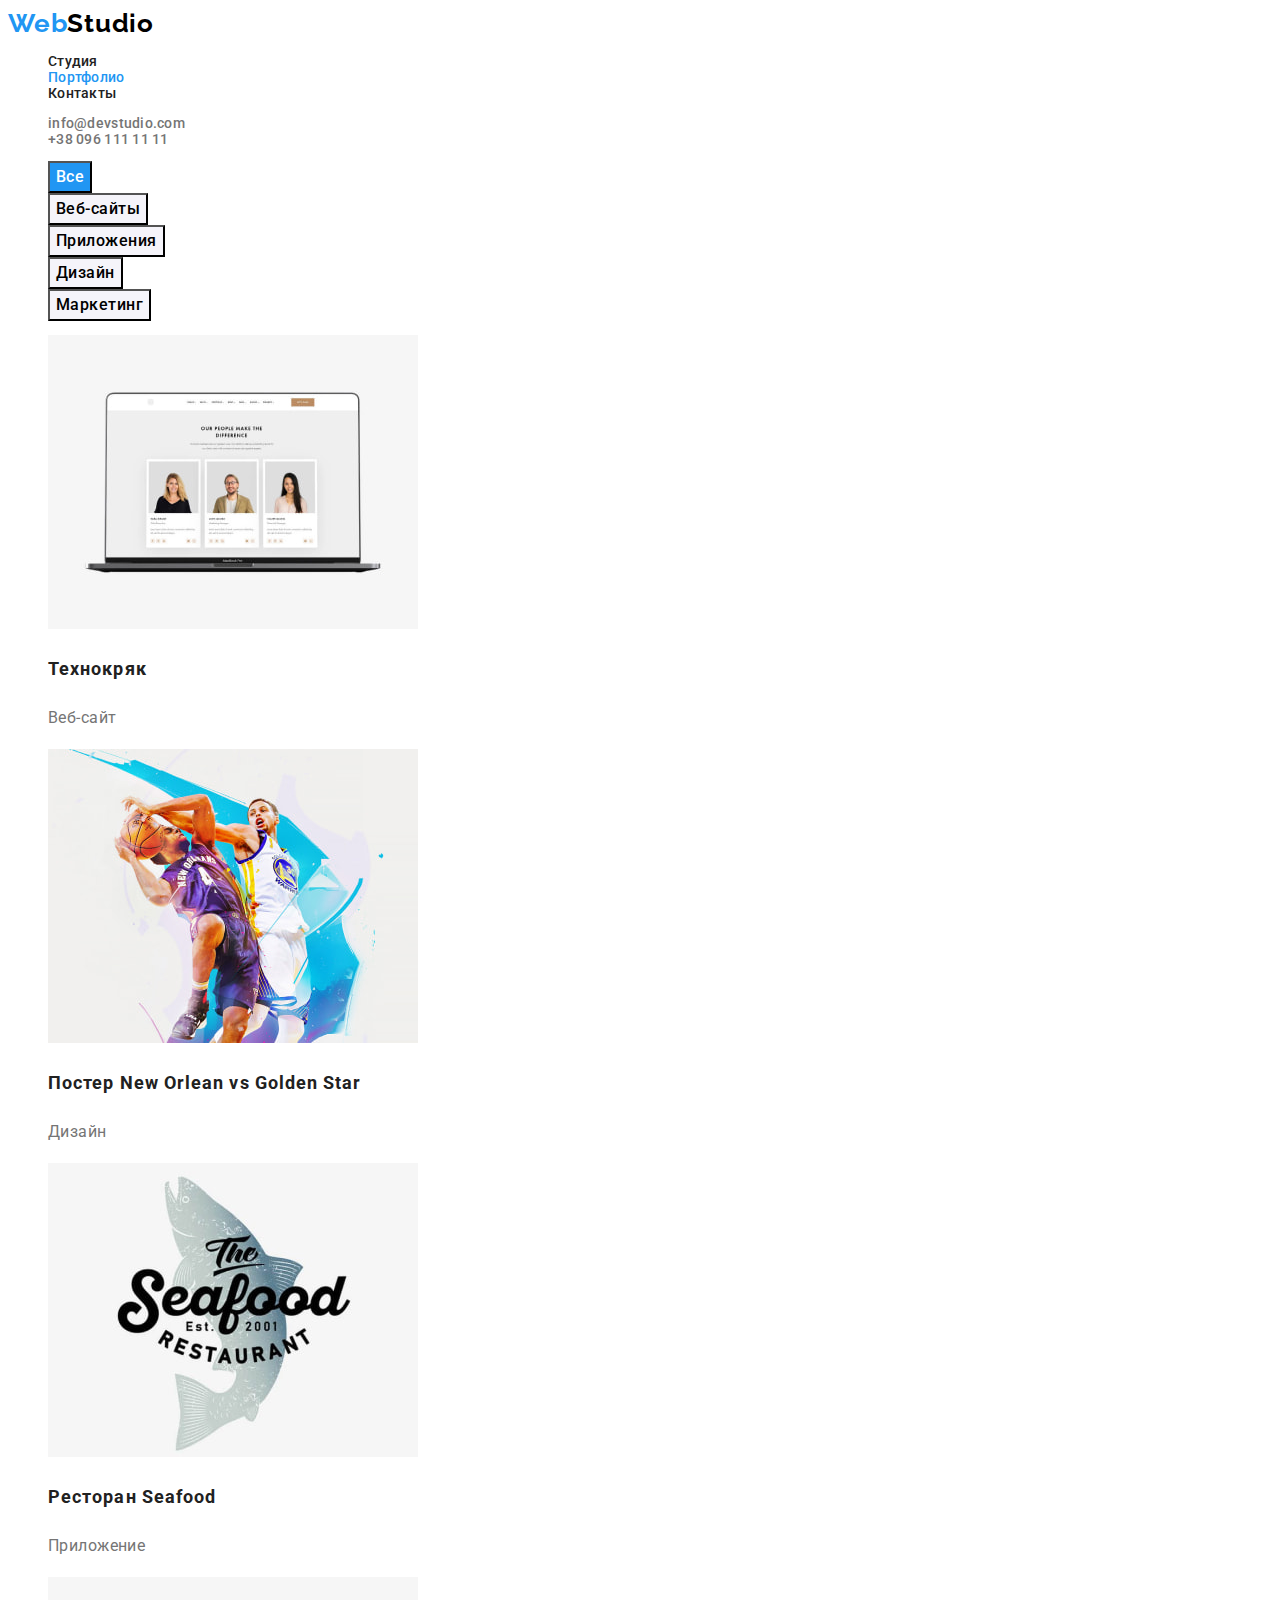
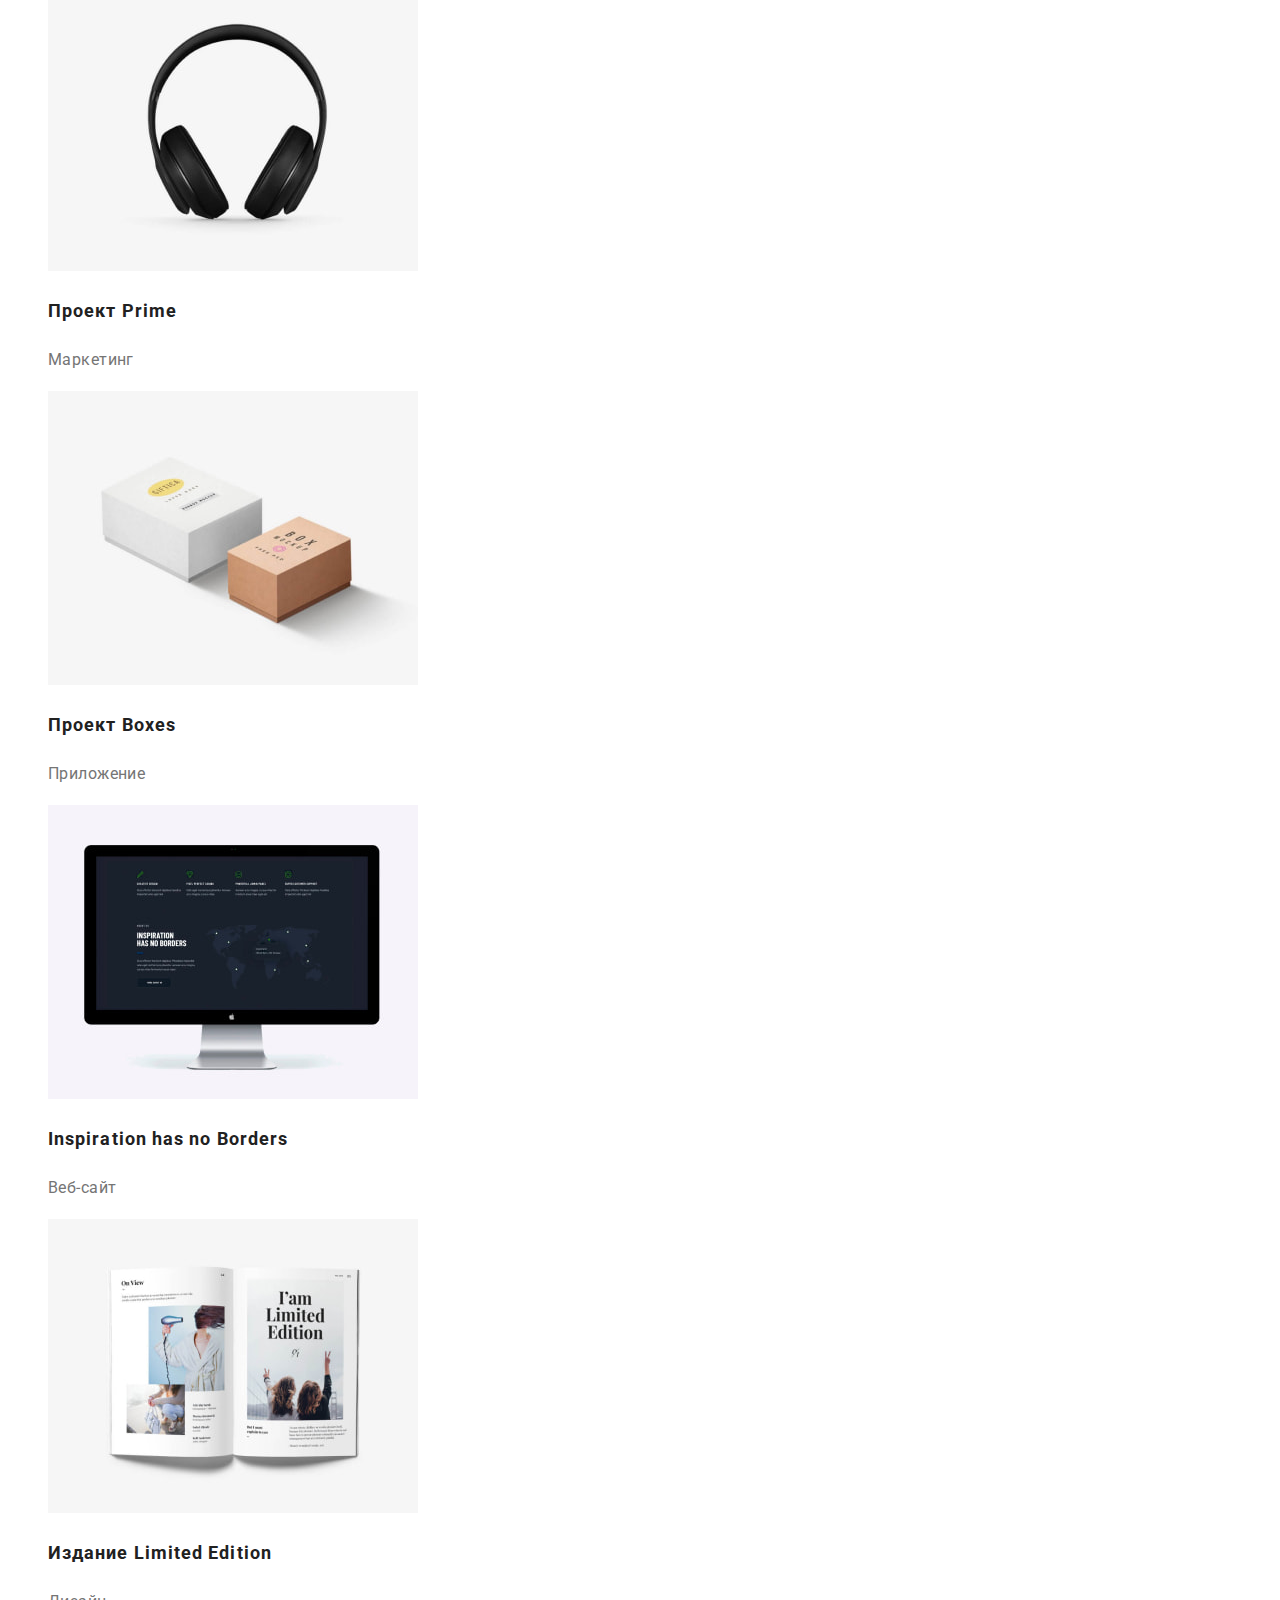
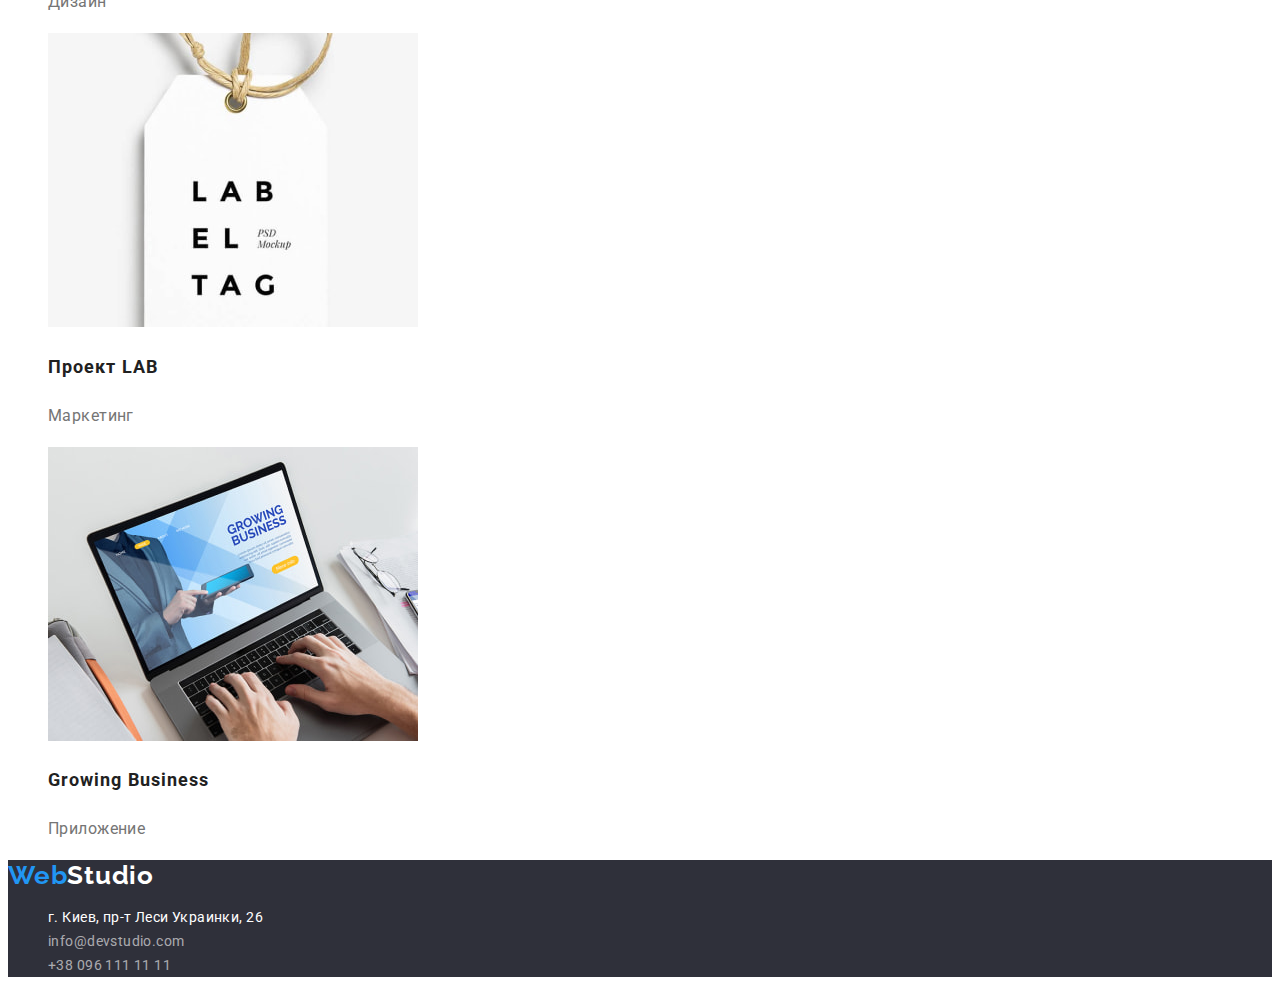
==== portfolio.html @ a371a183 "Initial commit" ====
<!DOCTYPE html>
<html lang="ru">
  <head>
    <meta charset="UTF-8" />
    <meta http-equiv="X-UA-Compatible" content="IE=edge" />
    <meta name="viewport" content="width=device-width, initial-scale=1.0" />
    <title>Web Studio</title>
    <link rel="preconnect" href="https://fonts.googleapis.com" />
    <link rel="preconnect" href="https://fonts.gstatic.com" crossorigin />
    <link
      href="https://fonts.googleapis.com/css2?family=Raleway:wght@700&family=Roboto:wght@400;500;700;900&display=swap"
      rel="stylesheet"
    />

    <link rel="stylesheet" href="./css/styles.css" />
  </head>

  <body>
    <!-- Header section -->
    <header class="header">
      <nav class="header-nav">
        <a class="logo link" href="./" lang="en"
          >Web<span class="logo-black">Studio</span></a
        >
        <ul class="nav-list list">
          <li class="nav-item">
            <a class="nav-link link interact" href="./index.html">Студия</a>
          </li>
          <li class="nav-item">
            <a class="nav-link current link interact" href="./portfolio.html"
              >Портфолио</a
            >
          </li>
          <li class="nav-item">
            <a class="nav-link link interact" href="">Контакты</a>
          </li>
        </ul>
      </nav>
      <ul class="contact-list list">
        <li class="contact-item">
          <a class="contact-link link interact" href="mailto:info@devstudio.com"
            >info@devstudio.com</a
          >
        </li>
        <li class="contact-item">
          <a class="contact- link link interact" href="tel:+380961111111"
            >+38 096 111 11 11</a
          >
        </li>
      </ul>
    </header>
    <!-- Main section -->
    <main>
      <section>
        <h1 hidden>Портфолио</h1>
        <ul class="filters-list list">
          <li>
            <button class="btn filters-btn active" type="button">Все</button>
          </li>
          <li>
            <button class="btn filters-btn" type="button">Веб-сайты</button>
          </li>
          <li>
            <button class="btn filters-btn" type="button">Приложения</button>
          </li>
          <li><button class="btn filters-btn" type="button">Дизайн</button></li>
          <li>
            <button class="btn filters-btn" type="button">Маркетинг</button>
          </li>
        </ul>
        <ul class="portfolio-list list">
          <li class="portfolio-item">
            <a href="" class="link"
              ><img
                class="portfolio-img"
                src="./images/portfolio/img-1.jpg"
                alt="Открытый ноутбук с изображением сотрудников"
                width="370"
                height="294"
            /></a>
            <h2 class="portfolio-subtitle">Технокряк</h2>
            <p class="portfolio-txt">Веб-сайт</p>
          </li>
          <li class="portfolio-item">
            <a href="" class="link"
              ><img
                class="portfolio-img"
                src="./images/portfolio/img-2.jpg"
                alt="Игра в волейбол"
                width="370"
                height="294"
            /></a>
            <h2 class="portfolio-subtitle">Постер New Orlean vs Golden Star</h2>
            <p class="portfolio-txt">Дизайн</p>
          </li>
          <li class="portfolio-item">
            <a href="" class="link"
              ><img
                class="portfolio-img"
                src="./images/portfolio/img-3.jpg"
                alt="Лого ресторана The seafood"
                width="370"
                height="294"
            /></a>
            <h2 class="portfolio-subtitle">Ресторан Seafood</h2>
            <p class="portfolio-txt">Приложение</p>
          </li>
          <li class="portfolio-item">
            <a href="" class="link"
              ><img
                class="portfolio-img"
                src="./images/portfolio/img-4.jpg"
                alt="Наушники"
                width="370"
                height="294"
            /></a>
            <h2 class="portfolio-subtitle">Проект Prime</h2>
            <p class="portfolio-txt">Маркетинг</p>
          </li>
          <li class="portfolio-item">
            <a href="" class="link">
              <img
                class="portfolio-img"
                src="./images/portfolio/img-5.jpg"
                alt="Коробки"
                width="370"
                height="294"
            /></a>
            <h2 class="portfolio-subtitle">Проект Boxes</h2>
            <p class="portfolio-txt">Приложение</p>
          </li>
          <li class="portfolio-item">
            <a href="" class="link"
              ><img
                class="portfolio-img"
                src="./images/portfolio/img-6.jpg"
                alt="Монитор компьютера с изображением информации"
                width="370"
                height="294"
            /></a>
            <h2 class="portfolio-subtitle">Inspiration has no Borders</h2>
            <p class="portfolio-txt">Веб-сайт</p>
          </li>
          <li class="portfolio-item">
            <a href="" class="link"
              ><img
                class="portfolio-img"
                src="./images/portfolio/img-7.jpg"
                alt="Открытый журнал со статьей и фотографиями"
                width="370"
                height="294"
            /></a>
            <h2 class="portfolio-subtitle">Издание Limited Edition</h2>
            <p class="portfolio-txt">Дизайн</p>
          </li>
          <li class="portfolio-item">
            <a href="" class="link"
              ><img
                class="portfolio-img"
                src="./images/portfolio/img-8.jpg"
                alt="Бирка с надписом LAB"
                width="370"
                height="294"
            /></a>
            <h2 class="portfolio-subtitle">Проект LAB</h2>
            <p class="portfolio-txt">Маркетинг</p>
          </li>
          <li class="portfolio-item">
            <a href="" class="link"
              ><img
                class="portfolio-img"
                src="./images/portfolio/img-9.jpg"
                alt="Открытый ноутбук с изображением веб-страницы Growing Business"
                width="370"
                height="294"
            /></a>
            <h2 class="portfolio-subtitle">Growing Business</h2>
            <p class="portfolio-txt">Приложение</p>
          </li>
        </ul>
      </section>
    </main>
    <!-- Footer section -->
    <footer class="footer">
      <a class="logo link" href="./" lang="en"
        >Web<span class="logo-white">Studio</span></a
      >
      <address class="address">
        <ul class="footer-list list">
          <li class="footer-item">
            <a
              class="link interact footer-address"
              href="https://goo.gl/maps/68WDzeD11gWj5C5H6"
              target="_blank"
              rel="noopener noreferrer"
              >г. Киев, пр-т Леси Украинки, 26</a
            >
            <br />
          </li>
          <li class="footer-item footer-mail">
            <a class="link interact" href="mailto:info@devstudio.com"
              >info@devstudio.com</a
            >
            <br />
          </li>
          <li class="footer-item footer-phone">
            <a class="link interact" href="tel:+380961111111"
              >+38 096 111 11 11</a
            >
          </li>
        </ul>
      </address>
    </footer>
  </body>
</html>
---- css/styles.css ----
:root {
    /* fonts */
    --main-font: 'Roboto', sans-serif;
    --secondary-font: 'Raleway',
        sans-serif;

    /* text colors */
    --main-txt-cl: #212121;
    --accent-txt-cl: #2196F3;
    --secondary-txt-cl: #FFFFFF;
    --third-txt-cl: #757575;
    --dark-txt-cl: #000000;

    /* bg colors */

    --light-bg-cl: #FFFFFF;
    --dark-bg-cl: #2F303A;
    --dark-blue-cl: #188CE8;
    --light-grey-cl: #F5F4FA;

    /* others */

}

body {
    font-family: var(--main-font);
    color: var(--third-txt-cl);
font-size: 14px;
    line-height: calc(24 / 14);
    letter-spacing: 0.03em;
}



/* reset styles */

.link {
    text-decoration: none;
    color: currentColor;
}

.list {
    list-style: none;
}

/* common styles */

.btn {
    font-family: inherit;
    cursor: pointer;
    font-size: 16px;
}


.interact:hover,
.interact:focus,
.current {
    color: var(--accent-txt-cl);
}

.section-title {
    font-size: 36px;
    line-height: calc(42 / 36);
    text-align: center;
    letter-spacing: 0.03em;
    color: var(--main-txt-cl);
}

.team-list {
    font-size: 16px;
    line-height: calc(19 / 16);
}



/* Header section */

.logo {
    font-family: var(--secondary-font);
    font-weight: 700;
    font-size: 26px;
    line-height: calc(31 / 26);
    letter-spacing: 0.03em;
    color: var(--accent-txt-cl);
}

.logo-black {
    color: var(--dark-txt-cl);
}

.header {
        font-weight: 500;
            line-height: calc(16 / 14);
            letter-spacing: 0.02em;
    
}

.nav-list
 {

    color: var(--main-txt-cl);
}

.contact-list {
    color: var(--third-txt-cl);
}

/* Hero section */

.hero {
    background-color: var(--dark-bg-cl);
}

.hero-title {
    font-weight: 900;
    font-size: 44px;
    line-height: calc(60 / 44);
    text-align: center;
    letter-spacing: 0.06em;
    text-transform: uppercase;
    color: var(--secondary-txt-cl);
}

.hero-btn {
    font-weight: 700;
    line-height: calc(30 / 16);
    letter-spacing: 0.06em;
    background-color: var(--accent-txt-cl);
    color: var(--secondary-txt-cl);
}

.hero-btn:hover,
.hero-btn:focus {
    background-color: var(--dark-blue-cl);
}

/* Our features */

.features-subtitle {
    font-size: 14px;
    line-height: calc(16 / 14);
    letter-spacing: 0.03em;
    text-transform: uppercase;
    color: var(--main-txt-cl);
}

/* Our team */

.team {
    background-color: var(--light-grey-cl);
}

.team-subtitle {
    font-weight: 500;
    color: var(--main-txt-cl);
}

/* Portfolio */

.filters-btn {
    font-weight: 500;
    line-height: calc(26 / 16);
    letter-spacing: 0.03em;
    background-color: var(--light-grey-cl);
}

.filters-btn:hover,
.filters-btn:focus,
.active {
    color: var(--secondary-txt-cl);
    background-color: var(--accent-txt-cl);
}

.portfolio-subtitle {
    font-size: 18px;
    line-height: calc(36 / 18);
    letter-spacing: 0.06em;
    color: var(--main-txt-cl);
}

.portfolio-txt {
    font-size: 16px;
    line-height: calc(30 / 16);
}


/* Footer section */

.footer {
    background-color: var(--dark-bg-cl);
}

.logo-white {
    color: var(--secondary-txt-cl);
}

.address {
    font-style: normal;
}

.footer-item {
    color: rgba(255, 255, 255, 0.6);
}

.footer-address {
    color: var(--secondary-txt-cl);
}
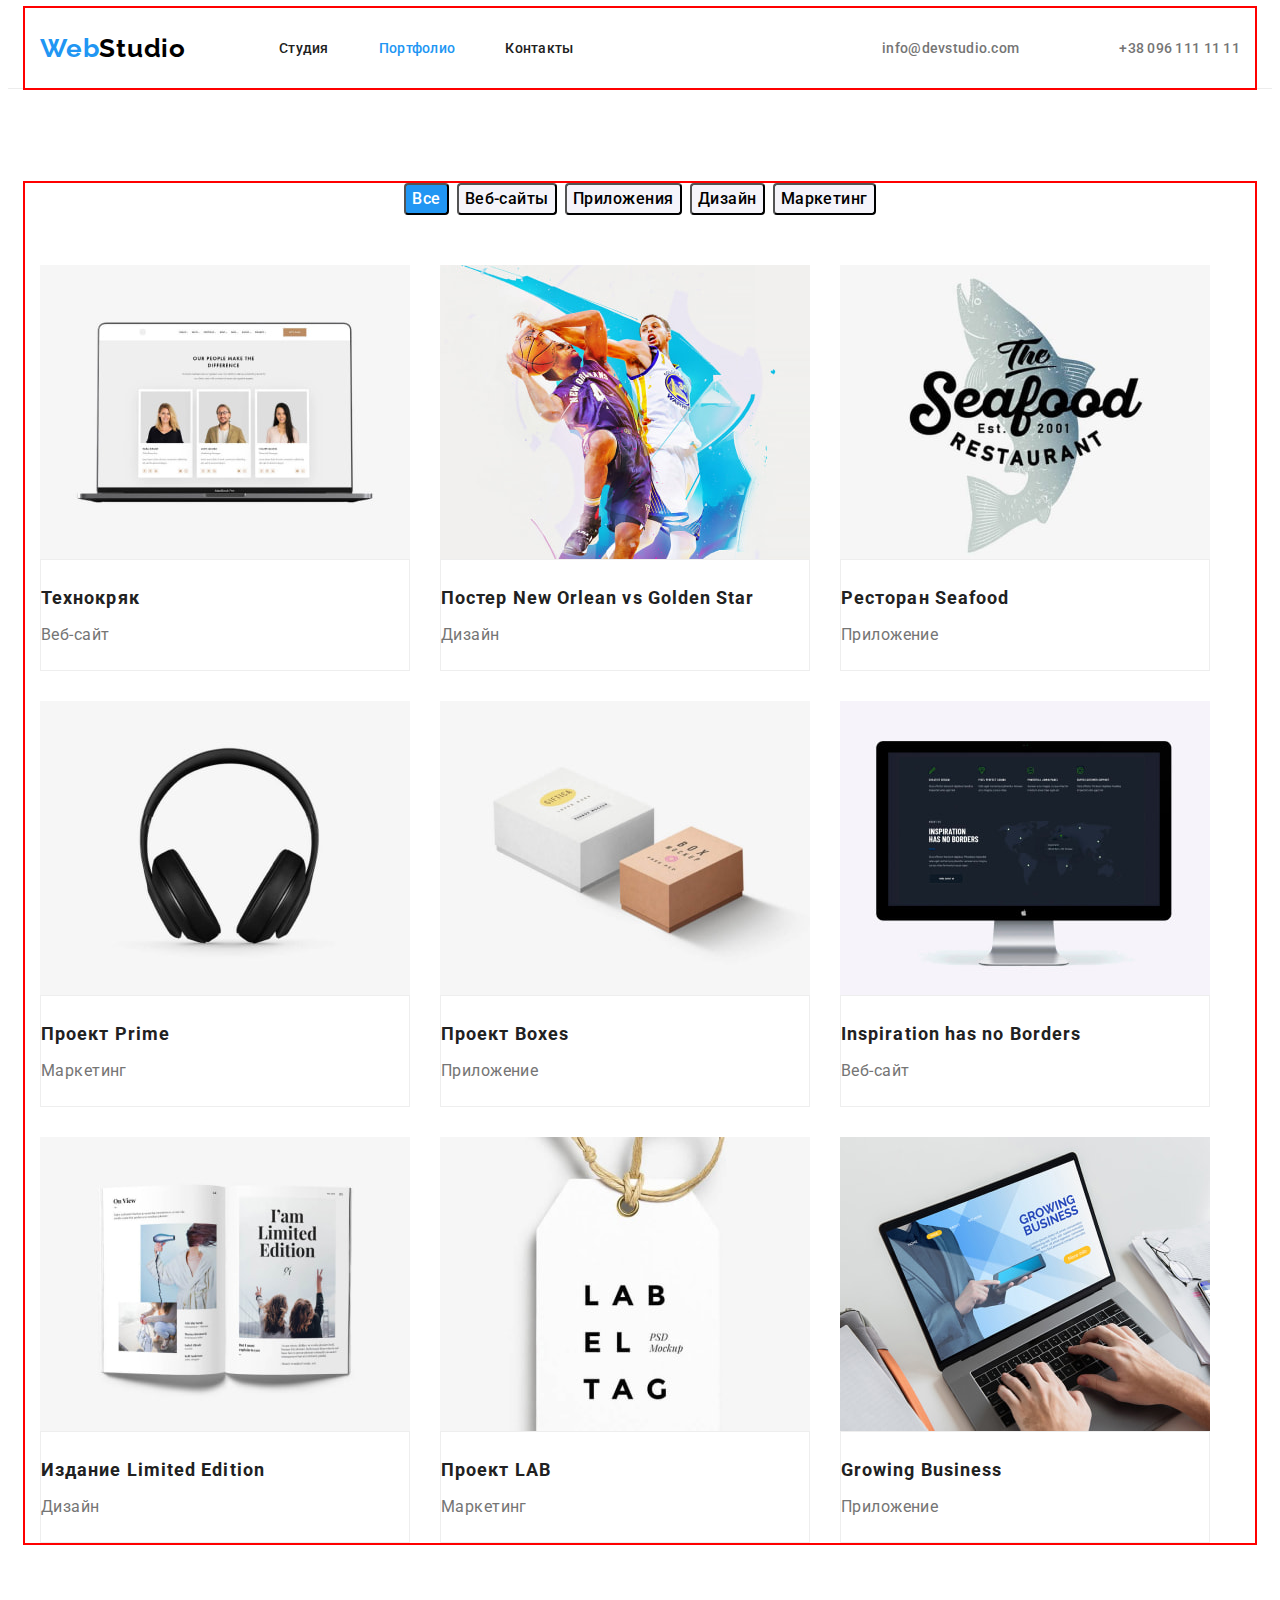
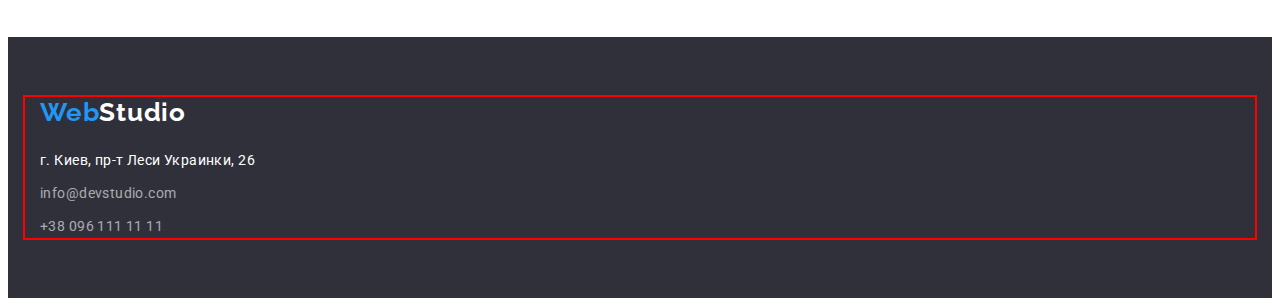
==== commit 0b4dc226: "add positioning" ====
--- a/portfolio.html
+++ b/portfolio.html
@@ -5,12 +5,24 @@
     <meta http-equiv="X-UA-Compatible" content="IE=edge" />
     <meta name="viewport" content="width=device-width, initial-scale=1.0" />
     <title>Web Studio</title>
+    <!-- Font start -->
     <link rel="preconnect" href="https://fonts.googleapis.com" />
     <link rel="preconnect" href="https://fonts.gstatic.com" crossorigin />
     <link
       href="https://fonts.googleapis.com/css2?family=Raleway:wght@700&family=Roboto:wght@400;500;700;900&display=swap"
       rel="stylesheet"
     />
+    <!-- Font end -->
+
+    <!-- Normalize start -->
+    <link
+      rel="stylesheet"
+      href="https://cdnjs.cloudflare.com/ajax/libs/modern-normalize/1.1.0/modern-normalize.min.css"
+      integrity="sha512-wpPYUAdjBVSE4KJnH1VR1HeZfpl1ub8YT/NKx4PuQ5NmX2tKuGu6U/JRp5y+Y8XG2tV+wKQpNHVUX03MfMFn9Q=="
+      crossorigin="anonymous"
+      referrerpolicy="no-referrer"
+    />
+    <!-- Normalize end -->
 
     <link rel="stylesheet" href="./css/styles.css" />
   </head>
@@ -18,198 +30,243 @@
   <body>
     <!-- Header section -->
     <header class="header">
-      <nav class="header-nav">
-        <a class="logo link" href="./" lang="en"
-          >Web<span class="logo-black">Studio</span></a
-        >
-        <ul class="nav-list list">
-          <li class="nav-item">
-            <a class="nav-link link interact" href="./index.html">Студия</a>
-          </li>
-          <li class="nav-item">
-            <a class="nav-link current link interact" href="./portfolio.html"
-              >Портфолио</a
+      <div class="container header-container">
+        <nav class="header-nav">
+          <a class="header-logo logo link" href="./" lang="en"
+            >Web<span class="logo-black">Studio</span></a
+          >
+          <ul class="nav-list list">
+            <li class="nav-item">
+              <a class="nav-link link interact" href="./index.html">Студия</a>
+            </li>
+            <li class="nav-item">
+              <a class="nav-link current link interact" href="./portfolio.html"
+                >Портфолио</a
+              >
+            </li>
+            <li class="nav-item">
+              <a class="nav-link link interact" href="">Контакты</a>
+            </li>
+          </ul>
+        </nav>
+        <ul class="contact-list list">
+          <li class="contact-item header-phone">
+            <a
+              class="contact-link contact-link link interact"
+              href="mailto:info@devstudio.com"
+              >info@devstudio.com</a
             >
           </li>
-          <li class="nav-item">
-            <a class="nav-link link interact" href="">Контакты</a>
+          <li class="contact-item">
+            <a
+              class="contac-link contact-link link interact"
+              href="tel:+380961111111"
+              >+38 096 111 11 11</a
+            >
           </li>
         </ul>
-      </nav>
-      <ul class="contact-list list">
-        <li class="contact-item">
-          <a class="contact-link link interact" href="mailto:info@devstudio.com"
-            >info@devstudio.com</a
-          >
-        </li>
-        <li class="contact-item">
-          <a class="contact- link link interact" href="tel:+380961111111"
-            >+38 096 111 11 11</a
-          >
-        </li>
-      </ul>
+      </div>
     </header>
     <!-- Main section -->
     <main>
-      <section>
-        <h1 hidden>Портфолио</h1>
-        <ul class="filters-list list">
-          <li>
-            <button class="btn filters-btn active" type="button">Все</button>
-          </li>
-          <li>
-            <button class="btn filters-btn" type="button">Веб-сайты</button>
-          </li>
-          <li>
-            <button class="btn filters-btn" type="button">Приложения</button>
-          </li>
-          <li><button class="btn filters-btn" type="button">Дизайн</button></li>
-          <li>
-            <button class="btn filters-btn" type="button">Маркетинг</button>
-          </li>
-        </ul>
-        <ul class="portfolio-list list">
-          <li class="portfolio-item">
-            <a href="" class="link"
-              ><img
-                class="portfolio-img"
-                src="./images/portfolio/img-1.jpg"
-                alt="Открытый ноутбук с изображением сотрудников"
-                width="370"
-                height="294"
-            /></a>
-            <h2 class="portfolio-subtitle">Технокряк</h2>
-            <p class="portfolio-txt">Веб-сайт</p>
-          </li>
-          <li class="portfolio-item">
-            <a href="" class="link"
-              ><img
-                class="portfolio-img"
-                src="./images/portfolio/img-2.jpg"
-                alt="Игра в волейбол"
-                width="370"
-                height="294"
-            /></a>
-            <h2 class="portfolio-subtitle">Постер New Orlean vs Golden Star</h2>
-            <p class="portfolio-txt">Дизайн</p>
-          </li>
-          <li class="portfolio-item">
-            <a href="" class="link"
-              ><img
-                class="portfolio-img"
-                src="./images/portfolio/img-3.jpg"
-                alt="Лого ресторана The seafood"
-                width="370"
-                height="294"
-            /></a>
-            <h2 class="portfolio-subtitle">Ресторан Seafood</h2>
-            <p class="portfolio-txt">Приложение</p>
-          </li>
-          <li class="portfolio-item">
-            <a href="" class="link"
-              ><img
-                class="portfolio-img"
-                src="./images/portfolio/img-4.jpg"
-                alt="Наушники"
-                width="370"
-                height="294"
-            /></a>
-            <h2 class="portfolio-subtitle">Проект Prime</h2>
-            <p class="portfolio-txt">Маркетинг</p>
-          </li>
-          <li class="portfolio-item">
-            <a href="" class="link">
-              <img
-                class="portfolio-img"
-                src="./images/portfolio/img-5.jpg"
-                alt="Коробки"
-                width="370"
-                height="294"
-            /></a>
-            <h2 class="portfolio-subtitle">Проект Boxes</h2>
-            <p class="portfolio-txt">Приложение</p>
-          </li>
-          <li class="portfolio-item">
-            <a href="" class="link"
-              ><img
-                class="portfolio-img"
-                src="./images/portfolio/img-6.jpg"
-                alt="Монитор компьютера с изображением информации"
-                width="370"
-                height="294"
-            /></a>
-            <h2 class="portfolio-subtitle">Inspiration has no Borders</h2>
-            <p class="portfolio-txt">Веб-сайт</p>
-          </li>
-          <li class="portfolio-item">
-            <a href="" class="link"
-              ><img
-                class="portfolio-img"
-                src="./images/portfolio/img-7.jpg"
-                alt="Открытый журнал со статьей и фотографиями"
-                width="370"
-                height="294"
-            /></a>
-            <h2 class="portfolio-subtitle">Издание Limited Edition</h2>
-            <p class="portfolio-txt">Дизайн</p>
-          </li>
-          <li class="portfolio-item">
-            <a href="" class="link"
-              ><img
-                class="portfolio-img"
-                src="./images/portfolio/img-8.jpg"
-                alt="Бирка с надписом LAB"
-                width="370"
-                height="294"
-            /></a>
-            <h2 class="portfolio-subtitle">Проект LAB</h2>
-            <p class="portfolio-txt">Маркетинг</p>
-          </li>
-          <li class="portfolio-item">
-            <a href="" class="link"
-              ><img
-                class="portfolio-img"
-                src="./images/portfolio/img-9.jpg"
-                alt="Открытый ноутбук с изображением веб-страницы Growing Business"
-                width="370"
-                height="294"
-            /></a>
-            <h2 class="portfolio-subtitle">Growing Business</h2>
-            <p class="portfolio-txt">Приложение</p>
-          </li>
-        </ul>
+      <section class="section">
+        <div class="container">
+          <h1 class="visually-hidden">Портфолио</h1>
+          <ul class="filters-list list">
+            <div class="filters-block">
+              <li>
+                <button class="btn filters-btn active" type="button">
+                  Все
+                </button>
+              </li>
+              <li>
+                <button class="btn filters-btn" type="button">Веб-сайты</button>
+              </li>
+              <li>
+                <button class="btn filters-btn" type="button">
+                  Приложения
+                </button>
+              </li>
+              <li>
+                <button class="btn filters-btn" type="button">Дизайн</button>
+              </li>
+              <li>
+                <button class="btn filters-btn" type="button">Маркетинг</button>
+              </li>
+            </div>
+          </ul>
+          <ul class="card-set portfolio-list list">
+            <li class="card-item portfolio-item">
+              <a href="" class="link"
+                ><img
+                  class="portfolio-img"
+                  src="./images/portfolio/img-1.jpg"
+                  alt="Открытый ноутбук с изображением сотрудников"
+                  width="370"
+                  height="294"
+                />
+                <div class="portfolio-content">
+                  <h2 class="portfolio-subtitle">Технокряк</h2>
+                  <p class="portfolio-txt">Веб-сайт</p>
+                </div>
+              </a>
+            </li>
+            <li class="card-item portfolio-item">
+              <a href="" class="link"
+                ><img
+                  class="portfolio-img"
+                  src="./images/portfolio/img-2.jpg"
+                  alt="Игра в волейбол"
+                  width="370"
+                  height="294"
+                />
+                <div class="portfolio-content">
+                  <h2 class="portfolio-subtitle">
+                    Постер New Orlean vs Golden Star
+                  </h2>
+                  <p class="portfolio-txt">Дизайн</p>
+                </div>
+              </a>
+            </li>
+            <li class="card-item portfolio-item">
+              <a href="" class="link"
+                ><img
+                  class="portfolio-img"
+                  src="./images/portfolio/img-3.jpg"
+                  alt="Лого ресторана The seafood"
+                  width="370"
+                  height="294"
+                />
+                <div class="portfolio-content">
+                  <h2 class="portfolio-subtitle">Ресторан Seafood</h2>
+                  <p class="portfolio-txt">Приложение</p>
+                </div>
+              </a>
+            </li>
+            <li class="card-item portfolio-item">
+              <a href="" class="link"
+                ><img
+                  class="portfolio-img"
+                  src="./images/portfolio/img-4.jpg"
+                  alt="Наушники"
+                  width="370"
+                  height="294"
+                />
+                <div class="portfolio-content">
+                  <h2 class="portfolio-subtitle">Проект Prime</h2>
+                  <p class="portfolio-txt">Маркетинг</p>
+                </div>
+              </a>
+            </li>
+            <li class="card-item portfolio-item">
+              <a href="" class="link">
+                <img
+                  class="portfolio-img"
+                  src="./images/portfolio/img-5.jpg"
+                  alt="Коробки"
+                  width="370"
+                  height="294"
+                />
+                <div class="portfolio-content">
+                  <h2 class="portfolio-subtitle">Проект Boxes</h2>
+                  <p class="portfolio-txt">Приложение</p>
+                </div>
+              </a>
+            </li>
+            <li class="card-item portfolio-item">
+              <a href="" class="link"
+                ><img
+                  class="portfolio-img"
+                  src="./images/portfolio/img-6.jpg"
+                  alt="Монитор компьютера с изображением информации"
+                  width="370"
+                  height="294"
+                />
+                <div class="portfolio-content">
+                  <h2 class="portfolio-subtitle">Inspiration has no Borders</h2>
+                  <p class="portfolio-txt">Веб-сайт</p>
+                </div>
+              </a>
+            </li>
+            <li class="card-item portfolio-item">
+              <a href="" class="link"
+                ><img
+                  class="portfolio-img"
+                  src="./images/portfolio/img-7.jpg"
+                  alt="Открытый журнал со статьей и фотографиями"
+                  width="370"
+                  height="294"
+                />
+                <div class="portfolio-content">
+                  <h2 class="portfolio-subtitle">Издание Limited Edition</h2>
+                  <p class="portfolio-txt">Дизайн</p>
+                </div>
+              </a>
+            </li>
+            <li class="card-item portfolio-item">
+              <a href="" class="link"
+                ><img
+                  class="portfolio-img"
+                  src="./images/portfolio/img-8.jpg"
+                  alt="Бирка с надписом LAB"
+                  width="370"
+                  height="294"
+                />
+                <div class="portfolio-content">
+                  <h2 class="portfolio-subtitle">Проект LAB</h2>
+                  <p class="portfolio-txt">Маркетинг</p>
+                </div>
+              </a>
+            </li>
+            <li class="card-item portfolio-item">
+              <a href="" class="link"
+                ><img
+                  class="portfolio-img"
+                  src="./images/portfolio/img-9.jpg"
+                  alt="Открытый ноутбук с изображением веб-страницы Growing Business"
+                  width="370"
+                  height="294"
+                />
+                <div class="portfolio-content">
+                  <h2 class="portfolio-subtitle">Growing Business</h2>
+                  <p class="portfolio-txt">Приложение</p>
+                </div>
+              </a>
+            </li>
+          </ul>
+        </div>
       </section>
     </main>
     <!-- Footer section -->
     <footer class="footer">
-      <a class="logo link" href="./" lang="en"
-        >Web<span class="logo-white">Studio</span></a
-      >
-      <address class="address">
-        <ul class="footer-list list">
-          <li class="footer-item">
-            <a
-              class="link interact footer-address"
-              href="https://goo.gl/maps/68WDzeD11gWj5C5H6"
-              target="_blank"
-              rel="noopener noreferrer"
-              >г. Киев, пр-т Леси Украинки, 26</a
-            >
-            <br />
-          </li>
-          <li class="footer-item footer-mail">
-            <a class="link interact" href="mailto:info@devstudio.com"
-              >info@devstudio.com</a
-            >
-            <br />
-          </li>
-          <li class="footer-item footer-phone">
-            <a class="link interact" href="tel:+380961111111"
-              >+38 096 111 11 11</a
-            >
-          </li>
-        </ul>
-      </address>
+      <div class="container">
+        <a class="footer-logo logo link" href="./" lang="en"
+          >Web<span class="logo-white">Studio</span></a
+        >
+        <address class="address">
+          <ul class="footer-list list">
+            <li class="footer-item">
+              <a
+                class="link interact footer-address"
+                href="https://goo.gl/maps/68WDzeD11gWj5C5H6"
+                target="_blank"
+                rel="noopener noreferrer"
+                >г. Киев, пр-т Леси Украинки, 26</a
+              >
+            </li>
+            <li class="footer-item footer-mail">
+              <a class="link interact" href="mailto:info@devstudio.com"
+                >info@devstudio.com</a
+              >
+            </li>
+            <li class="footer-item footer-phone">
+              <a class="link interact" href="tel:+380961111111"
+                >+38 096 111 11 11</a
+              >
+            </li>
+          </ul>
+        </address>
+      </div>
     </footer>
   </body>
 </html>
--- a/css/styles.css
+++ b/css/styles.css
@@ -20,6 +20,9 @@
 
     /* others */
 
+    --card-gap: 30px;
+    --card-item: 3;
+
 }
 
 body {
@@ -43,12 +46,74 @@
     list-style: none;
 }
 
+h1, h2, h3, h4, h5, h6, p {
+    margin: 0;
+}
+
+ul {
+margin: 0;
+    padding: 0;
+}
+
+img {
+    display: block;
+    max-width: 100%;
+    height: auto;
+}
+
 /* common styles */
+
+.container {
+    width: 1200px;
+    padding-left: 15px;
+    padding-right: 15px;
+    margin-right: auto;
+    margin-left: auto;
+
+    outline: 2px solid red;
+}
+
+.section {
+    padding-top: 94px;
+    padding-bottom: 94px;
+}
+
+.card-set {
+    display: flex;
+    flex-wrap: wrap;
+    margin-top: calc(-1 * var(--card-gap));
+    margin-left: calc(-1 * var(--card-gap));
+}
+
+.card-item {
+    flex-basis: calc(100% / var(--card-item) - var (--card-gap));
+    margin-top: var(--card-gap);
+    margin-left: var(--card-gap);
+}
+
+.logo {
+    display: block;
+    font-family: var(--secondary-font);
+    font-weight: 700;
+    font-size: 26px;
+    line-height: calc(31 / 26);
+    letter-spacing: 0.03em;
+    color: var(--accent-txt-cl);
+}
+
+.nav-link,
+.contact-link {
+    display: flex;
+    padding-top: 32px;
+    padding-bottom: 32px;
+    align-items: center;
+}
 
 .btn {
     font-family: inherit;
     cursor: pointer;
     font-size: 16px;
+        border-radius: 4px;
 }
 
 
@@ -59,6 +124,9 @@
 }
 
 .section-title {
+    margin-right: auto;
+    margin-bottom: 50px;
+    margin-left: auto;
     font-size: 36px;
     line-height: calc(42 / 36);
     text-align: center;
@@ -66,65 +134,105 @@
     color: var(--main-txt-cl);
 }
 
-.team-list {
-    font-size: 16px;
-    line-height: calc(19 / 16);
-}
-
-
+.visually-hidden {
+    position: absolute;
+    width: 1px;
+    height: 1px;
+    margin: -1px;
+    border: 0;
+    padding: 0;
+
+    white-space: nowrap;
+    clip-path: inset(100%);
+    clip: rect(0 0 0 0);
+    overflow: hidden;
+}
+
+.filters-block {
+    display: flex;
+    justify-content: center;
+    gap: 8px;
+    padding-bottom: 50px;
+}
 
 /* Header section */
 
-.logo {
-    font-family: var(--secondary-font);
-    font-weight: 700;
-    font-size: 26px;
-    line-height: calc(31 / 26);
-    letter-spacing: 0.03em;
-    color: var(--accent-txt-cl);
+.header {
+    font-weight: 500;
+    line-height: calc(16 / 14);
+    letter-spacing: 0.02em;
+    border-bottom: 1px solid #ECECEC;
+}
+
+.header-container {
+    display: flex;
+}
+
+.header-nav {
+    display: flex;
+    margin-right: auto;
+    align-items: center;
+}
+
+.header-logo {
+    margin-right: 93px;
 }
 
 .logo-black {
     color: var(--dark-txt-cl);
 }
 
-.header {
-        font-weight: 500;
-            line-height: calc(16 / 14);
-            letter-spacing: 0.02em;
-    
-}
-
-.nav-list
- {
-
+.nav-list {
+    display: flex;
+    gap: 50px;
+    align-items: center;
     color: var(--main-txt-cl);
 }
 
 .contact-list {
+    display: flex;
+    gap: 50px;
+    margin-left: auto;
     color: var(--third-txt-cl);
+}
+
+.header-phone {
+    margin-right: 50px;
 }
 
 /* Hero section */
 
 .hero {
     background-color: var(--dark-bg-cl);
-}
-
-.hero-title {
+    text-align: center; 
+    padding-top: 200px;
+    padding-bottom: 200px;
+}
+
+.hero-title { 
+max-width: 696px;
+margin-left: auto;
+margin-right: auto;
+margin-bottom: 30px;
+
     font-weight: 900;
     font-size: 44px;
     line-height: calc(60 / 44);
-    text-align: center;
     letter-spacing: 0.06em;
     text-transform: uppercase;
     color: var(--secondary-txt-cl);
 }
 
 .hero-btn {
+        min-width: 200px;
+        min-height: 50px;
+        padding: 10px 32px;
+
+        
     font-weight: 700;
     line-height: calc(30 / 16);
     letter-spacing: 0.06em;
+    box-shadow: 0px 4px 4px rgba(0, 0, 0, 0.15);
     background-color: var(--accent-txt-cl);
     color: var(--secondary-txt-cl);
 }
@@ -136,7 +244,14 @@
 
 /* Our features */
 
+.features-list {
+    display: flex;
+    gap: 30px;
+
+}
+
 .features-subtitle {
+    margin-bottom: 10px;
     font-size: 14px;
     line-height: calc(16 / 14);
     letter-spacing: 0.03em;
@@ -144,13 +259,39 @@
     color: var(--main-txt-cl);
 }
 
+/* About */
+
+.about-list {
+    display: flex;
+    gap: 30px;
+}
+
 /* Our team */
 
 .team {
     background-color: var(--light-grey-cl);
 }
 
+.team-list {
+    display: flex;
+    gap: 30px;
+    font-size: 16px;
+    line-height: calc(19 / 16);
+}
+
+.team-members {
+    text-align: center;
+ padding-top: 30px;
+ padding-bottom: 30px;
+background:var(--light-bg-cl);
+box-shadow: 0px 1px 3px rgba(0, 0, 0, 0.12), 
+0px 1px 1px rgba(0, 0, 0, 0.14), 
+0px 2px 1px rgba(0, 0, 0, 0.2);
+border-radius: 0px 0px 4px 4px;
+}
+
 .team-subtitle {
+    margin-bottom: 10px;
     font-weight: 500;
     color: var(--main-txt-cl);
 }
@@ -172,6 +313,7 @@
 }
 
 .portfolio-subtitle {
+    margin-bottom: 4px;
     font-size: 18px;
     line-height: calc(36 / 18);
     letter-spacing: 0.06em;
@@ -184,10 +326,24 @@
 }
 
 
+
+.portfolio-content {
+    padding-top: 20px;
+    padding-bottom: 20px;
+    border: 1px solid #EEEEEE;
+}
+
+
 /* Footer section */
 
 .footer {
+    padding-top: 60px;
+    padding-bottom: 60px;
     background-color: var(--dark-bg-cl);
+}
+
+.footer-logo {
+    margin-bottom: 20px;
 }
 
 .logo-white {
@@ -203,5 +359,12 @@
 }
 
 .footer-address {
-    color: var(--secondary-txt-cl);
-}+    display: block;
+    margin-bottom: 9px;
+    color: var(--secondary-txt-cl);
+}
+
+.footer-mail {
+    margin-bottom: 9px;
+}
+
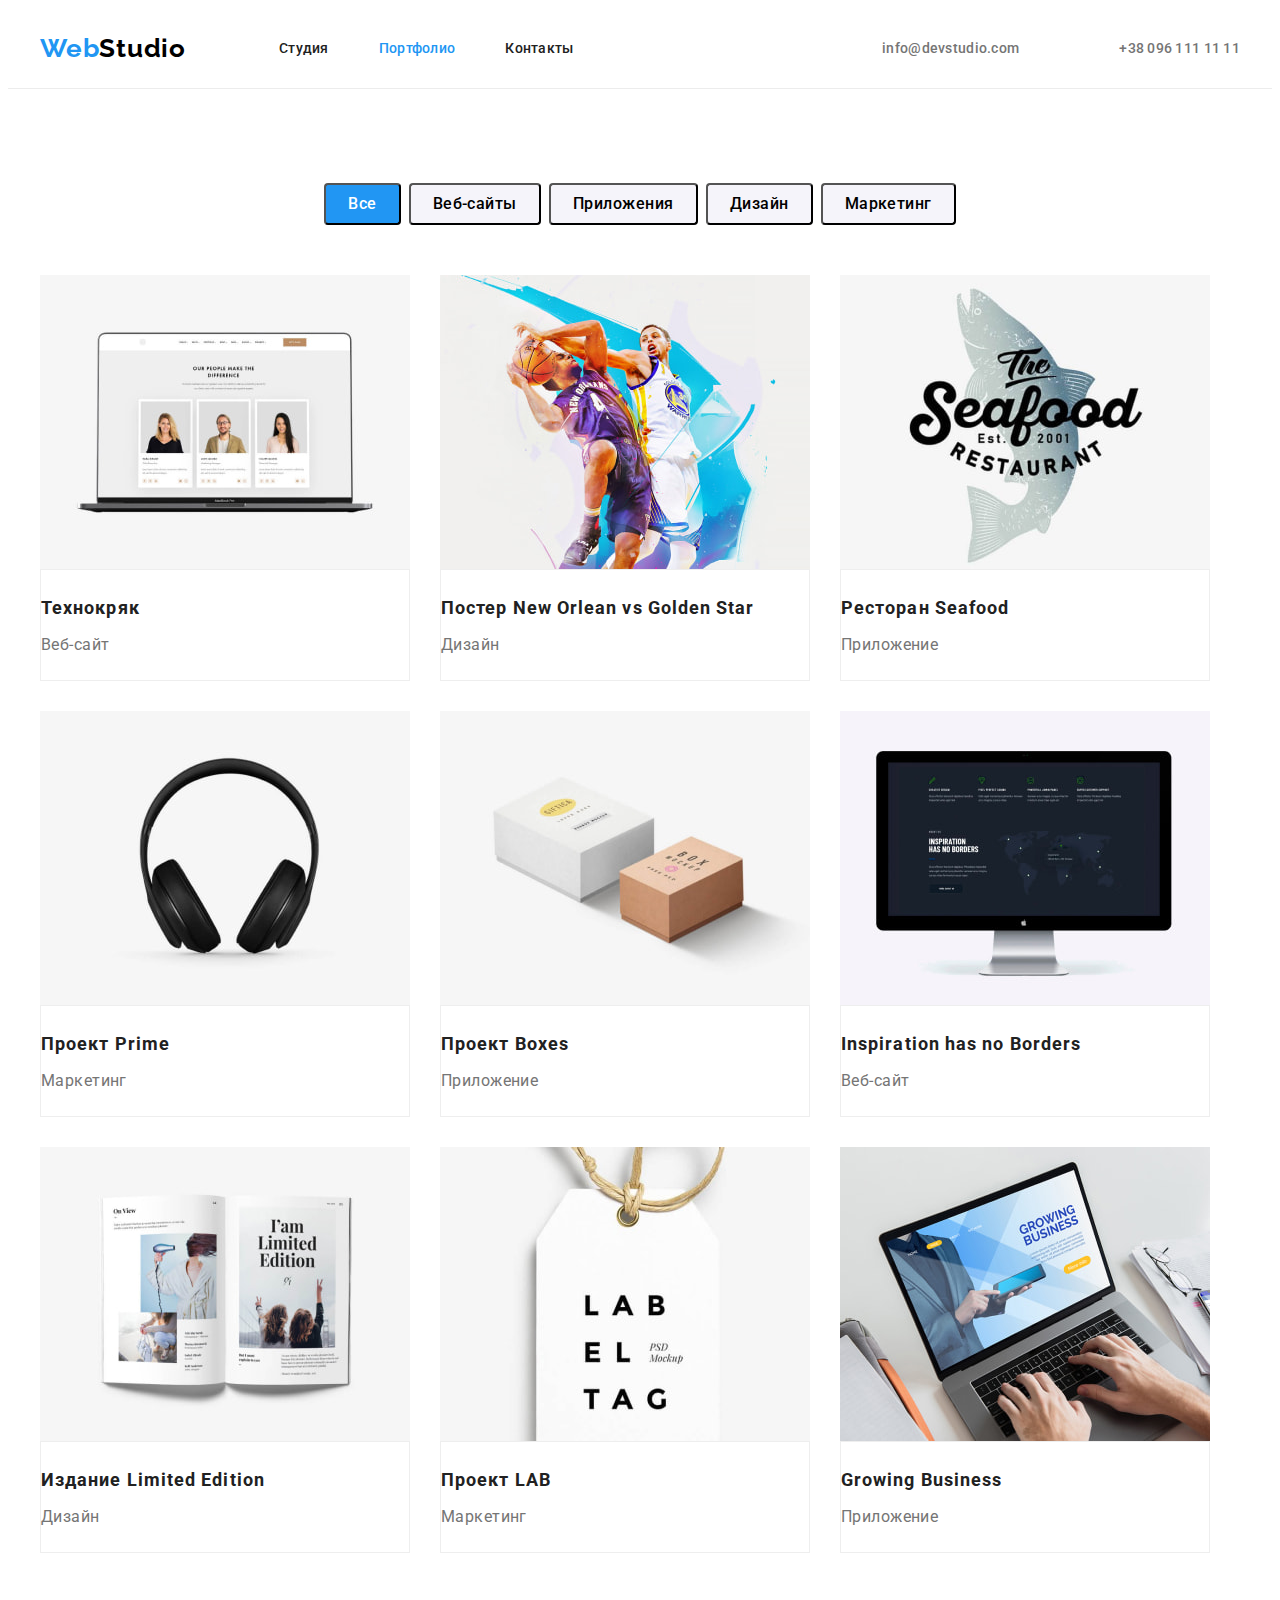
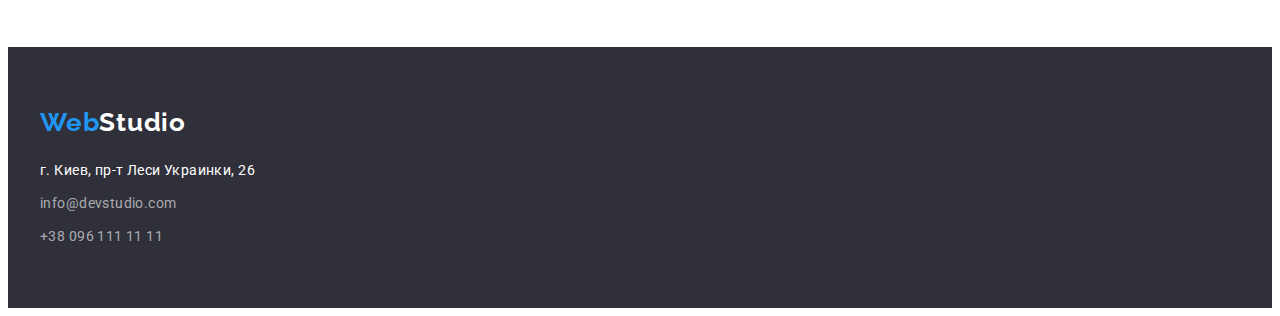
==== commit 4b46a5db: "add grid for elements" ====
--- a/portfolio.html
+++ b/portfolio.html
@@ -73,27 +73,21 @@
         <div class="container">
           <h1 class="visually-hidden">Портфолио</h1>
           <ul class="filters-list list">
-            <div class="filters-block">
-              <li>
-                <button class="btn filters-btn active" type="button">
-                  Все
-                </button>
-              </li>
-              <li>
-                <button class="btn filters-btn" type="button">Веб-сайты</button>
-              </li>
-              <li>
-                <button class="btn filters-btn" type="button">
-                  Приложения
-                </button>
-              </li>
-              <li>
-                <button class="btn filters-btn" type="button">Дизайн</button>
-              </li>
-              <li>
-                <button class="btn filters-btn" type="button">Маркетинг</button>
-              </li>
-            </div>
+            <li>
+              <button class="btn filters-btn active" type="button">Все</button>
+            </li>
+            <li>
+              <button class="btn filters-btn" type="button">Веб-сайты</button>
+            </li>
+            <li>
+              <button class="btn filters-btn" type="button">Приложения</button>
+            </li>
+            <li>
+              <button class="btn filters-btn" type="button">Дизайн</button>
+            </li>
+            <li>
+              <button class="btn filters-btn" type="button">Маркетинг</button>
+            </li>
           </ul>
           <ul class="card-set portfolio-list list">
             <li class="card-item portfolio-item">
--- a/css/styles.css
+++ b/css/styles.css
@@ -69,8 +69,6 @@
     padding-right: 15px;
     margin-right: auto;
     margin-left: auto;
-
-    outline: 2px solid red;
 }
 
 .section {
@@ -115,7 +113,6 @@
     font-size: 16px;
         border-radius: 4px;
 }
-
 
 .interact:hover,
 .interact:focus,
@@ -148,13 +145,6 @@
     overflow: hidden;
 }
 
-.filters-block {
-    display: flex;
-    justify-content: center;
-    gap: 8px;
-    padding-bottom: 50px;
-}
-
 /* Header section */
 
 .header {
@@ -245,9 +235,12 @@
 /* Our features */
 
 .features-list {
-    display: flex;
-    gap: 30px;
-
+    flex-basis: 1170px;
+    --card-item:4;
+}
+
+.features-item {
+    width: 270px;
 }
 
 .features-subtitle {
@@ -262,8 +255,7 @@
 /* About */
 
 .about-list {
-    display: flex;
-    gap: 30px;
+    flex-basis: 1170px;
 }
 
 /* Our team */
@@ -273,8 +265,8 @@
 }
 
 .team-list {
-    display: flex;
-    gap: 30px;
+   flex-basis: 1600px;
+   --card-item:4;
     font-size: 16px;
     line-height: calc(19 / 16);
 }
@@ -297,8 +289,15 @@
 }
 
 /* Portfolio */
+.filters-list {
+    display: flex;
+    justify-content: center;
+    gap: 8px;
+    padding-bottom: 50px;
+}
 
 .filters-btn {
+    padding: 6px 22px;
     font-weight: 500;
     line-height: calc(26 / 16);
     letter-spacing: 0.03em;
@@ -310,6 +309,10 @@
 .active {
     color: var(--secondary-txt-cl);
     background-color: var(--accent-txt-cl);
+}
+
+.portfolio-item {
+    flex-basis: 370px;
 }
 
 .portfolio-subtitle {
@@ -325,15 +328,12 @@
     line-height: calc(30 / 16);
 }
 
-
-
 .portfolio-content {
     padding-top: 20px;
     padding-bottom: 20px;
     border: 1px solid #EEEEEE;
 }
 
-
 /* Footer section */
 
 .footer {
